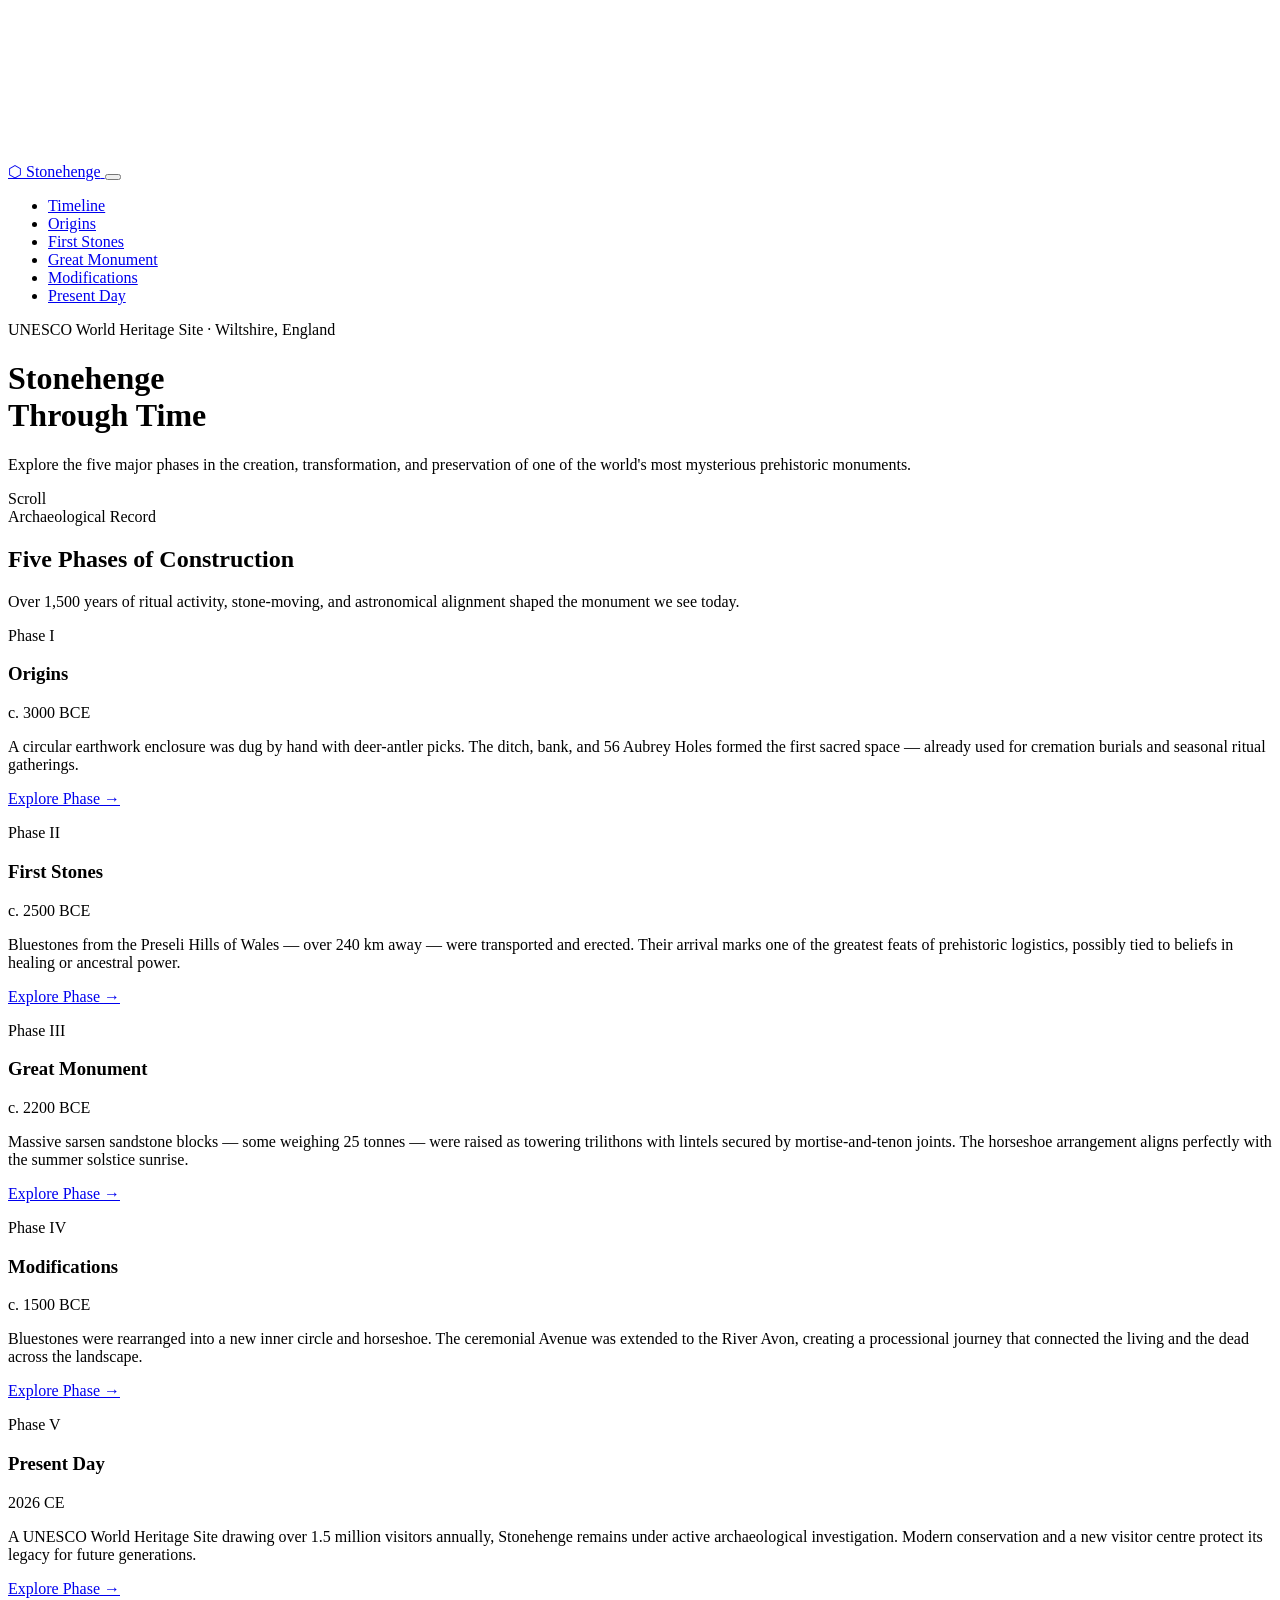
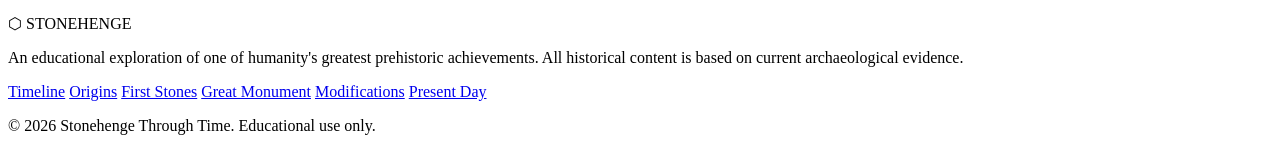
==== index.html @ 52010cc4 "Stonehenge Website" ====
<!DOCTYPE html>
<html lang="en">
<head>
  <meta charset="UTF-8" />
  <meta name="viewport" content="width=device-width, initial-scale=1.0" />
  <meta name="description" content="Explore the five major historical phases of Stonehenge — from its origins in 3000 BCE to its status as a modern UNESCO World Heritage Site." />
  <title>Stonehenge Through Time — Five Historical Phases</title>
  <link rel="stylesheet" href="css/style.css" />
</head>
<body>

  <!-- Page transition overlay -->
  <div class="page-transition"></div>

  <!-- Floating particles canvas -->
  <canvas id="particles-canvas" aria-hidden="true"></canvas>

  <!-- ======================================================
       NAVIGATION
       ====================================================== -->
  <nav class="site-nav" role="navigation" aria-label="Main navigation">
    <a href="index.html" class="nav-logo" aria-label="Stonehenge home">
      ⬡ <span>Stonehenge</span>
    </a>
    <button class="nav-toggle" id="nav-toggle" aria-label="Toggle navigation" aria-expanded="false">
      <span></span><span></span><span></span>
    </button>
    <ul class="nav-links" id="nav-links" role="list">
      <li><a href="index.html" class="active">Timeline</a></li>
      <li><a href="phase1-origins.html">Origins</a></li>
      <li><a href="phase2-first-stones.html">First Stones</a></li>
      <li><a href="phase3-great-monument.html">Great Monument</a></li>
      <li><a href="phase4-modifications.html">Modifications</a></li>
      <li><a href="phase5-present-day.html">Present Day</a></li>
    </ul>
  </nav>

  <!-- ======================================================
       HERO SECTION
       ====================================================== -->
  <header class="hero" role="banner">
    <div class="hero-bg" aria-hidden="true"></div>
    <div class="hero-overlay" aria-hidden="true"></div>
    <div class="hero-content container">
      <p class="hero-eyebrow">UNESCO World Heritage Site · Wiltshire, England</p>
      <h1 class="hero-title">
        Stonehenge<br>
        <span class="accent">Through Time</span>
      </h1>
      <p class="hero-subtitle">
        Explore the five major phases in the creation, transformation, and preservation
        of one of the world's most mysterious prehistoric monuments.
      </p>
      <div class="hero-scroll" aria-label="Scroll down">
        <div class="scroll-line"></div>
        <span>Scroll</span>
      </div>
    </div>
  </header>

  <!-- ======================================================
       TIMELINE SECTION
       ====================================================== -->
  <main id="main-content">
    <section class="timeline-section" aria-label="Five phases of Stonehenge">
      <div class="container">

        <header class="section-header reveal">
          <span class="section-tag">Archaeological Record</span>
          <h2>Five Phases of Construction</h2>
          <p>Over 1,500 years of ritual activity, stone-moving, and astronomical alignment shaped the monument we see today.</p>
          <div class="divider-gold" aria-hidden="true"></div>
        </header>

        <div class="timeline-track" role="list">

          <!-- Phase 1 -->
          <article class="phase-entry" role="listitem" aria-label="Phase 1: Origins">
            <div class="timeline-dot" aria-hidden="true"></div>
            <div class="phase-card" onclick="window.location.href='phase1-origins.html'">
              <p class="phase-number">Phase I</p>
              <h3>Origins</h3>
              <p class="phase-date">c. 3000 BCE</p>
              <p class="phase-desc">
                A circular earthwork enclosure was dug by hand with deer-antler picks. The ditch, bank,
                and 56 Aubrey Holes formed the first sacred space — already used for cremation burials
                and seasonal ritual gatherings.
              </p>
              <a href="phase1-origins.html" class="btn-explore" aria-label="Explore Phase 1: Origins">
                Explore Phase <span class="arrow">→</span>
              </a>
            </div>
          </article>

          <!-- Phase 2 -->
          <article class="phase-entry" role="listitem" aria-label="Phase 2: First Stones">
            <div class="timeline-dot" aria-hidden="true"></div>
            <div class="phase-card" onclick="window.location.href='phase2-first-stones.html'">
              <p class="phase-number">Phase II</p>
              <h3>First Stones</h3>
              <p class="phase-date">c. 2500 BCE</p>
              <p class="phase-desc">
                Bluestones from the Preseli Hills of Wales — over 240 km away — were transported and
                erected. Their arrival marks one of the greatest feats of prehistoric logistics, possibly
                tied to beliefs in healing or ancestral power.
              </p>
              <a href="phase2-first-stones.html" class="btn-explore" aria-label="Explore Phase 2: First Stones">
                Explore Phase <span class="arrow">→</span>
              </a>
            </div>
          </article>

          <!-- Phase 3 -->
          <article class="phase-entry" role="listitem" aria-label="Phase 3: Great Monument">
            <div class="timeline-dot" aria-hidden="true"></div>
            <div class="phase-card" onclick="window.location.href='phase3-great-monument.html'">
              <p class="phase-number">Phase III</p>
              <h3>Great Monument</h3>
              <p class="phase-date">c. 2200 BCE</p>
              <p class="phase-desc">
                Massive sarsen sandstone blocks — some weighing 25 tonnes — were raised as towering
                trilithons with lintels secured by mortise-and-tenon joints. The horseshoe arrangement
                aligns perfectly with the summer solstice sunrise.
              </p>
              <a href="phase3-great-monument.html" class="btn-explore" aria-label="Explore Phase 3: Great Monument">
                Explore Phase <span class="arrow">→</span>
              </a>
            </div>
          </article>

          <!-- Phase 4 -->
          <article class="phase-entry" role="listitem" aria-label="Phase 4: Modifications">
            <div class="timeline-dot" aria-hidden="true"></div>
            <div class="phase-card" onclick="window.location.href='phase4-modifications.html'">
              <p class="phase-number">Phase IV</p>
              <h3>Modifications</h3>
              <p class="phase-date">c. 1500 BCE</p>
              <p class="phase-desc">
                Bluestones were rearranged into a new inner circle and horseshoe. The ceremonial Avenue
                was extended to the River Avon, creating a processional journey that connected the living
                and the dead across the landscape.
              </p>
              <a href="phase4-modifications.html" class="btn-explore" aria-label="Explore Phase 4: Modifications">
                Explore Phase <span class="arrow">→</span>
              </a>
            </div>
          </article>

          <!-- Phase 5 -->
          <article class="phase-entry" role="listitem" aria-label="Phase 5: Present Day">
            <div class="timeline-dot" aria-hidden="true"></div>
            <div class="phase-card" onclick="window.location.href='phase5-present-day.html'">
              <p class="phase-number">Phase V</p>
              <h3>Present Day</h3>
              <p class="phase-date">2026 CE</p>
              <p class="phase-desc">
                A UNESCO World Heritage Site drawing over 1.5 million visitors annually, Stonehenge remains
                under active archaeological investigation. Modern conservation and a new visitor centre
                protect its legacy for future generations.
              </p>
              <a href="phase5-present-day.html" class="btn-explore" aria-label="Explore Phase 5: Present Day">
                Explore Phase <span class="arrow">→</span>
              </a>
            </div>
          </article>

        </div><!-- /.timeline-track -->
      </div><!-- /.container -->
    </section>
  </main>

  <!-- ======================================================
       FOOTER
       ====================================================== -->
  <footer class="site-footer" role="contentinfo">
    <p class="footer-logo">⬡ STONEHENGE</p>
    <p class="footer-text">
      An educational exploration of one of humanity's greatest prehistoric achievements.
      All historical content is based on current archaeological evidence.
    </p>
    <nav class="footer-links" aria-label="Footer navigation">
      <a href="index.html">Timeline</a>
      <a href="phase1-origins.html">Origins</a>
      <a href="phase2-first-stones.html">First Stones</a>
      <a href="phase3-great-monument.html">Great Monument</a>
      <a href="phase4-modifications.html">Modifications</a>
      <a href="phase5-present-day.html">Present Day</a>
    </nav>
    <p class="footer-copy">&copy; 2026 Stonehenge Through Time. Educational use only.</p>
  </footer>

  <script src="js/script.js"></script>
</body>
</html>
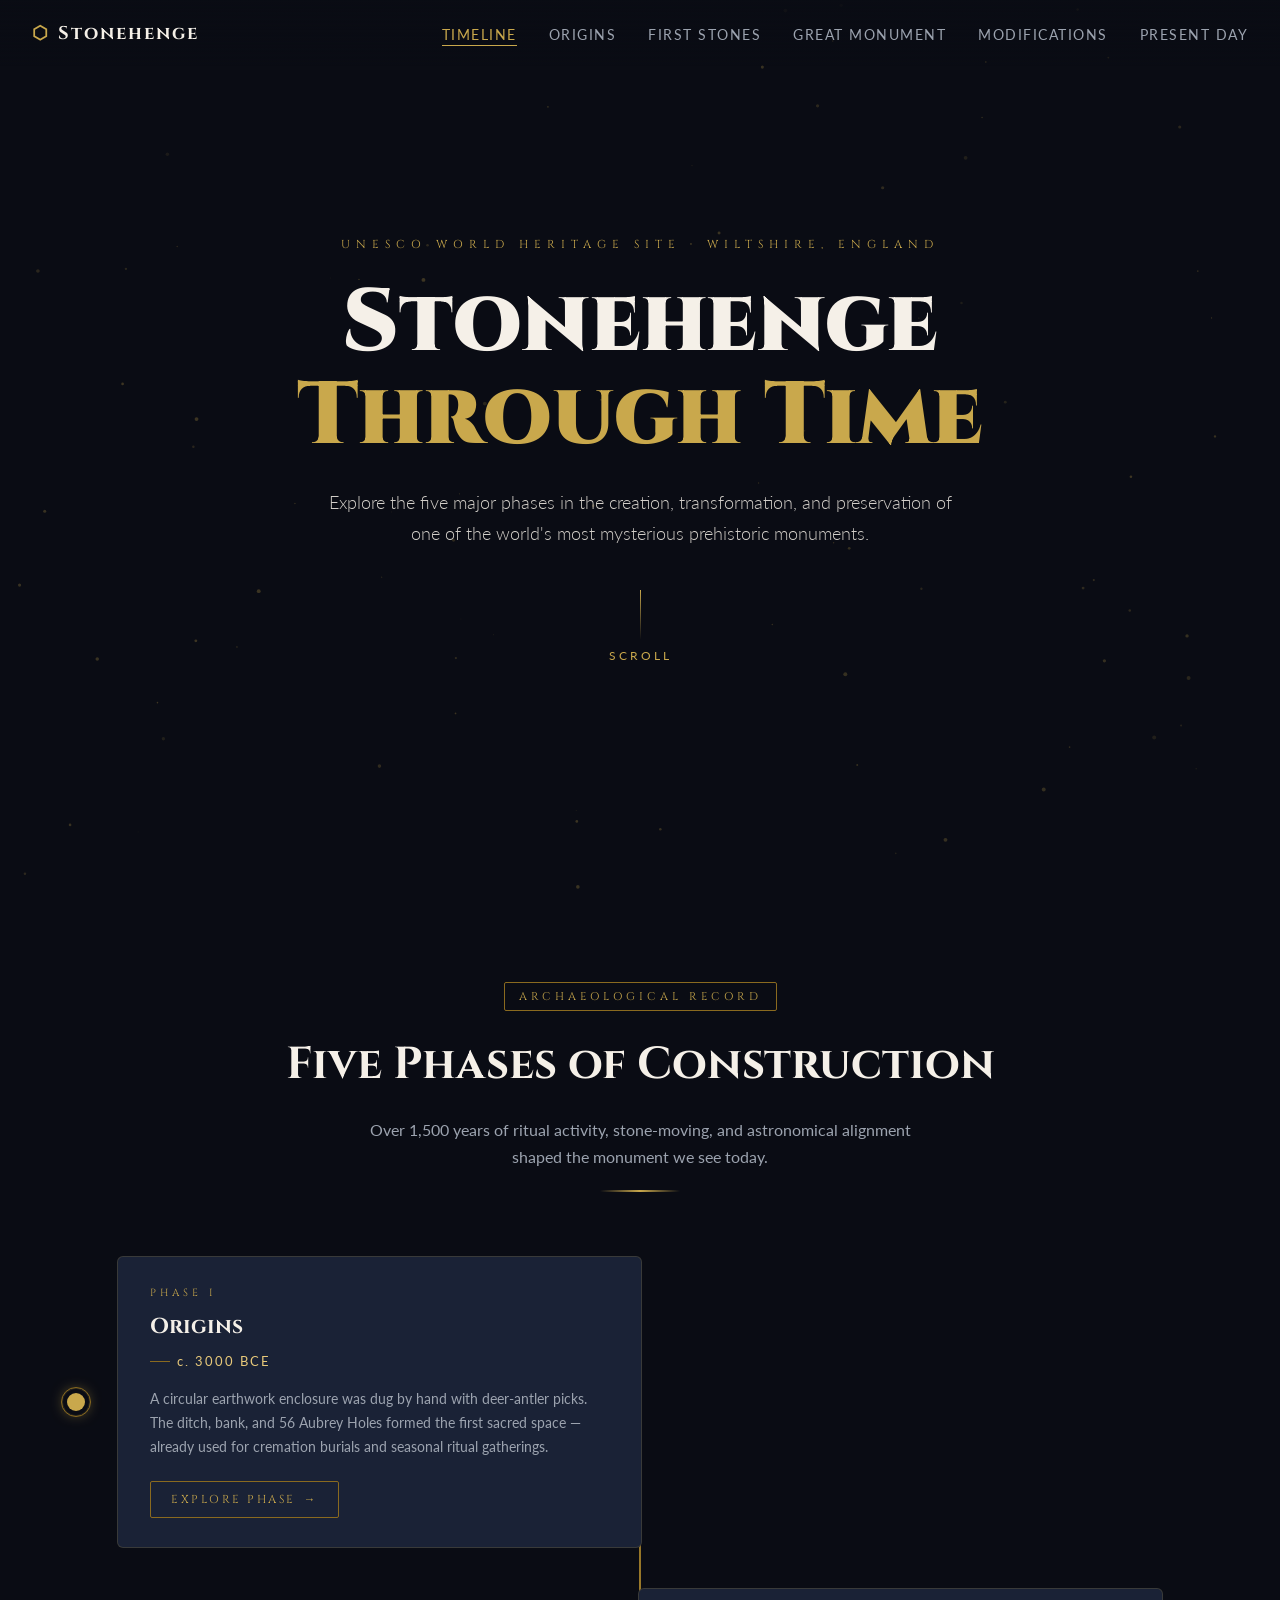
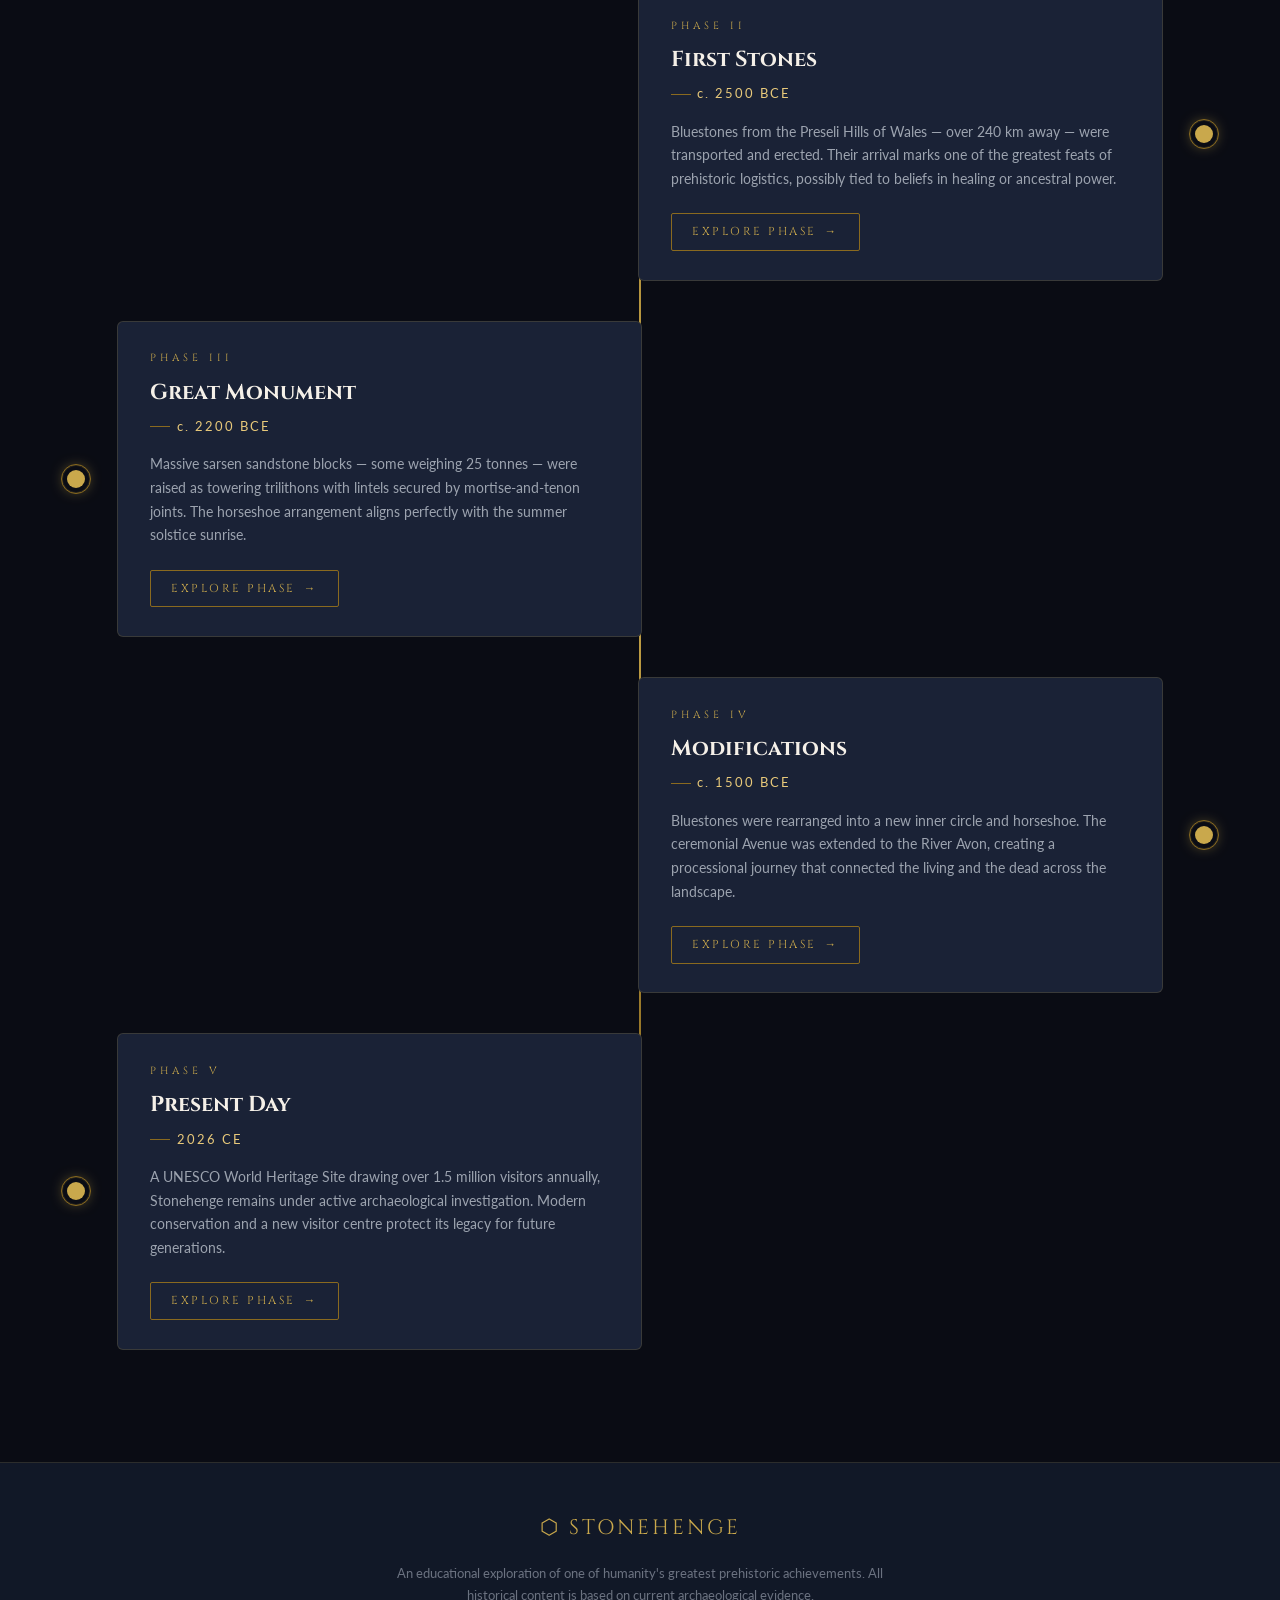
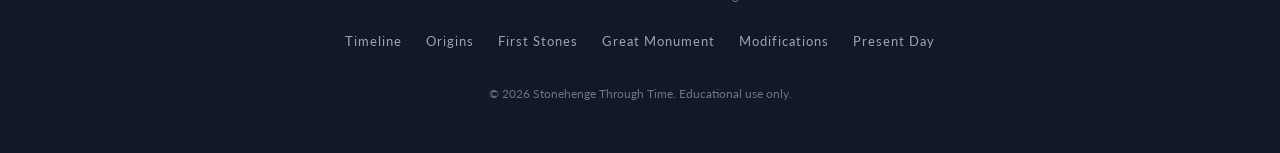
==== commit 16ba1a30: "Updated Files" ====
--- a/index.html
+++ b/index.html
@@ -5,7 +5,7 @@
   <meta name="viewport" content="width=device-width, initial-scale=1.0" />
   <meta name="description" content="Explore the five major historical phases of Stonehenge — from its origins in 3000 BCE to its status as a modern UNESCO World Heritage Site." />
   <title>Stonehenge Through Time — Five Historical Phases</title>
-  <link rel="stylesheet" href="css/style.css" />
+  <link rel="stylesheet" href="style.css" />
 </head>
 <body>
 
@@ -189,6 +189,6 @@
     <p class="footer-copy">&copy; 2026 Stonehenge Through Time. Educational use only.</p>
   </footer>
 
-  <script src="js/script.js"></script>
+  <script src="script.js"></script>
 </body>
 </html>
--- a/style.css
+++ b/style.css
@@ -0,0 +1,814 @@
+/* ============================================================
+   STONEHENGE THROUGH TIME — Main Stylesheet
+   Dark museum theme | Gold accents | Cinematic feel
+   ============================================================ */
+
+/* ---------- Google Fonts ---------- */
+@import url('https://fonts.googleapis.com/css2?family=Cinzel:wght@400;600;700;900&family=Lato:wght@300;400;700&display=swap');
+
+/* ---------- CSS Custom Properties ---------- */
+:root {
+  --gold:        #c9a84c;
+  --gold-light:  #e8c97a;
+  --gold-dark:   #8a6a1f;
+  --navy:        #0a0c14;
+  --navy-mid:    #111827;
+  --navy-light:  #1a2236;
+  --stone:       #6b7280;
+  --stone-light: #9ca3af;
+  --white:       #f5f0e8;
+  --white-dim:   rgba(245,240,232,0.85);
+
+  --font-heading: 'Cinzel', serif;
+  --font-body:    'Lato', sans-serif;
+
+  --transition-fast:   0.25s ease;
+  --transition-mid:    0.45s ease;
+  --transition-slow:   0.8s ease;
+
+  --shadow-gold: 0 0 24px rgba(201,168,76,0.45);
+  --shadow-card: 0 8px 32px rgba(0,0,0,0.55);
+}
+
+/* ---------- Reset & Base ---------- */
+*, *::before, *::after { box-sizing: border-box; margin: 0; padding: 0; }
+
+html { scroll-behavior: smooth; font-size: 16px; }
+
+body {
+  background: var(--navy);
+  color: var(--white);
+  font-family: var(--font-body);
+  line-height: 1.7;
+  overflow-x: hidden;
+}
+
+img { max-width: 100%; display: block; }
+a  { text-decoration: none; color: inherit; }
+ul { list-style: none; }
+
+/* ============================================================
+   SHARED UTILITY CLASSES
+   ============================================================ */
+
+.container {
+  width: min(1200px, 92%);
+  margin-inline: auto;
+}
+
+.section-tag {
+  display: inline-block;
+  font-family: var(--font-heading);
+  font-size: 0.7rem;
+  letter-spacing: 4px;
+  text-transform: uppercase;
+  color: var(--gold);
+  border: 1px solid var(--gold-dark);
+  padding: 4px 14px;
+  border-radius: 2px;
+  margin-bottom: 1rem;
+}
+
+.gold-text { color: var(--gold); }
+
+/* ---------- Scroll Reveal ---------- */
+.reveal {
+  opacity: 0;
+  transform: translateY(40px);
+  transition: opacity 0.8s ease, transform 0.8s ease;
+}
+.reveal.visible {
+  opacity: 1;
+  transform: translateY(0);
+}
+
+/* ============================================================
+   NAVIGATION
+   ============================================================ */
+
+.site-nav {
+  position: fixed;
+  top: 0; left: 0; right: 0;
+  z-index: 900;
+  padding: 1.1rem 2rem;
+  display: flex;
+  align-items: center;
+  justify-content: space-between;
+  background: linear-gradient(to bottom, rgba(10,12,20,0.92), transparent);
+  transition: background var(--transition-mid);
+}
+.site-nav.scrolled {
+  background: rgba(10,12,20,0.96);
+  box-shadow: 0 2px 20px rgba(0,0,0,0.6);
+}
+
+.nav-logo {
+  font-family: var(--font-heading);
+  font-size: 1.15rem;
+  font-weight: 700;
+  color: var(--gold);
+  letter-spacing: 2px;
+  display: flex;
+  align-items: center;
+  gap: 0.5rem;
+}
+.nav-logo span { color: var(--white); }
+
+.nav-links {
+  display: flex;
+  gap: 2rem;
+  align-items: center;
+}
+.nav-links a {
+  font-family: var(--font-body);
+  font-size: 0.85rem;
+  letter-spacing: 1.5px;
+  text-transform: uppercase;
+  color: var(--stone-light);
+  transition: color var(--transition-fast);
+  position: relative;
+}
+.nav-links a::after {
+  content: '';
+  position: absolute;
+  bottom: -3px; left: 0;
+  width: 0; height: 1px;
+  background: var(--gold);
+  transition: width var(--transition-fast);
+}
+.nav-links a:hover,
+.nav-links a.active { color: var(--gold); }
+.nav-links a:hover::after,
+.nav-links a.active::after { width: 100%; }
+
+/* Hamburger */
+.nav-toggle {
+  display: none;
+  flex-direction: column;
+  gap: 5px;
+  cursor: pointer;
+  background: none;
+  border: none;
+  padding: 4px;
+}
+.nav-toggle span {
+  display: block;
+  width: 26px; height: 2px;
+  background: var(--gold);
+  transition: transform var(--transition-fast), opacity var(--transition-fast);
+}
+.nav-toggle.open span:nth-child(1) { transform: translateY(7px) rotate(45deg); }
+.nav-toggle.open span:nth-child(2) { opacity: 0; }
+.nav-toggle.open span:nth-child(3) { transform: translateY(-7px) rotate(-45deg); }
+
+/* ============================================================
+   HERO SECTION (Index)
+   ============================================================ */
+
+.hero {
+  position: relative;
+  height: 100vh;
+  min-height: 600px;
+  display: flex;
+  align-items: center;
+  justify-content: center;
+  text-align: center;
+  overflow: hidden;
+}
+
+.hero-bg {
+  position: absolute;
+  inset: 0;
+  background-image: url('https://images.unsplash.com/photo-1599833975787-5c143f373c30?w=1920&q=80');
+  background-size: cover;
+  background-position: center;
+  background-attachment: fixed;
+  transform: scale(1.05);
+  transition: transform 8s ease;
+  filter: brightness(0.45);
+}
+.hero.loaded .hero-bg { transform: scale(1); }
+
+.hero-overlay {
+  position: absolute;
+  inset: 0;
+  background: linear-gradient(
+    to bottom,
+    rgba(10,12,20,0.3) 0%,
+    rgba(10,12,20,0.15) 40%,
+    rgba(10,12,20,0.8) 80%,
+    var(--navy) 100%
+  );
+}
+
+.hero-content {
+  position: relative;
+  z-index: 2;
+  max-width: 820px;
+  padding: 2rem;
+}
+
+.hero-eyebrow {
+  font-family: var(--font-heading);
+  font-size: 0.72rem;
+  letter-spacing: 6px;
+  text-transform: uppercase;
+  color: var(--gold);
+  margin-bottom: 1.5rem;
+  opacity: 0;
+  animation: fadeDown 1s ease 0.4s forwards;
+}
+
+.hero-title {
+  font-family: var(--font-heading);
+  font-size: clamp(2.8rem, 7vw, 5.5rem);
+  font-weight: 900;
+  line-height: 1.05;
+  color: var(--white);
+  margin-bottom: 1.5rem;
+  opacity: 0;
+  animation: fadeUp 1s ease 0.7s forwards;
+}
+.hero-title .accent { color: var(--gold); display: block; }
+
+.hero-subtitle {
+  font-size: clamp(0.95rem, 2vw, 1.15rem);
+  color: var(--white-dim);
+  max-width: 640px;
+  margin: 0 auto 2.5rem;
+  font-weight: 300;
+  opacity: 0;
+  animation: fadeUp 1s ease 1s forwards;
+}
+
+.hero-scroll {
+  display: flex;
+  flex-direction: column;
+  align-items: center;
+  gap: 6px;
+  color: var(--gold);
+  font-size: 0.72rem;
+  letter-spacing: 3px;
+  text-transform: uppercase;
+  opacity: 0;
+  animation: fadeUp 1s ease 1.4s forwards;
+}
+.scroll-line {
+  width: 1px;
+  height: 50px;
+  background: linear-gradient(to bottom, var(--gold), transparent);
+  animation: scrollPulse 2s ease infinite;
+}
+
+/* ============================================================
+   PARTICLES CANVAS
+   ============================================================ */
+
+#particles-canvas {
+  position: fixed;
+  top: 0; left: 0;
+  width: 100%; height: 100%;
+  pointer-events: none;
+  z-index: 1;
+  opacity: 0.5;
+}
+
+/* ============================================================
+   TIMELINE SECTION
+   ============================================================ */
+
+.timeline-section {
+  position: relative;
+  z-index: 10;
+  padding: 5rem 0 7rem;
+  background: var(--navy);
+}
+
+.section-header {
+  text-align: center;
+  margin-bottom: 4rem;
+}
+.section-header h2 {
+  font-family: var(--font-heading);
+  font-size: clamp(1.8rem, 4vw, 2.8rem);
+  color: var(--white);
+  margin-bottom: 0.8rem;
+}
+.section-header p {
+  color: var(--stone-light);
+  max-width: 560px;
+  margin: 0 auto;
+}
+.divider-gold {
+  width: 80px; height: 2px;
+  background: linear-gradient(to right, transparent, var(--gold), transparent);
+  margin: 1.2rem auto 0;
+}
+
+/* ---------- Timeline Track ---------- */
+.timeline-track {
+  position: relative;
+  display: flex;
+  flex-direction: column;
+  gap: 2.5rem;
+  padding: 0 1rem;
+}
+
+/* Center spine */
+.timeline-track::before {
+  content: '';
+  position: absolute;
+  top: 0; bottom: 0;
+  left: 50%;
+  transform: translateX(-50%);
+  width: 2px;
+  background: linear-gradient(to bottom,
+    transparent,
+    var(--gold-dark) 10%,
+    var(--gold) 50%,
+    var(--gold-dark) 90%,
+    transparent
+  );
+}
+
+/* ---------- Phase Cards ---------- */
+.phase-entry {
+  display: flex;
+  align-items: center;
+  gap: 2rem;
+  position: relative;
+  opacity: 0;
+  transform: translateX(-60px);
+  transition: opacity 0.7s ease, transform 0.7s ease;
+}
+.phase-entry.visible {
+  opacity: 1;
+  transform: translateX(0);
+}
+.phase-entry:nth-child(even) {
+  flex-direction: row-reverse;
+  transform: translateX(60px);
+}
+.phase-entry:nth-child(even).visible {
+  transform: translateX(0);
+}
+
+/* Dot */
+.timeline-dot {
+  flex: 0 0 auto;
+  width: 18px; height: 18px;
+  border-radius: 50%;
+  background: var(--gold);
+  box-shadow: 0 0 0 4px var(--navy), 0 0 16px var(--gold);
+  z-index: 2;
+  animation: dotPulse 3s ease infinite;
+  position: relative;
+}
+.timeline-dot::after {
+  content: '';
+  position: absolute;
+  inset: -6px;
+  border-radius: 50%;
+  border: 1px solid var(--gold-dark);
+  animation: dotRing 3s ease infinite;
+}
+
+/* Card */
+.phase-card {
+  flex: 1;
+  max-width: calc(50% - 3rem);
+  background: var(--navy-light);
+  border: 1px solid rgba(201,168,76,0.18);
+  border-radius: 6px;
+  padding: 1.8rem 2rem;
+  position: relative;
+  overflow: hidden;
+  transition: transform var(--transition-mid), border-color var(--transition-mid), box-shadow var(--transition-mid);
+  cursor: pointer;
+}
+.phase-card::before {
+  content: '';
+  position: absolute;
+  top: 0; left: 0; right: 0;
+  height: 3px;
+  background: linear-gradient(to right, var(--gold-dark), var(--gold));
+  transform: scaleX(0);
+  transform-origin: left;
+  transition: transform var(--transition-mid);
+}
+.phase-card:hover {
+  transform: translateY(-6px);
+  border-color: var(--gold);
+  box-shadow: var(--shadow-gold), var(--shadow-card);
+}
+.phase-card:hover::before { transform: scaleX(1); }
+
+.phase-number {
+  font-family: var(--font-heading);
+  font-size: 0.65rem;
+  letter-spacing: 4px;
+  text-transform: uppercase;
+  color: var(--gold);
+  margin-bottom: 0.4rem;
+}
+.phase-card h3 {
+  font-family: var(--font-heading);
+  font-size: 1.35rem;
+  color: var(--white);
+  margin-bottom: 0.3rem;
+}
+.phase-date {
+  font-size: 0.8rem;
+  color: var(--gold-light);
+  letter-spacing: 2px;
+  margin-bottom: 0.9rem;
+  display: flex;
+  align-items: center;
+  gap: 0.4rem;
+}
+.phase-date::before {
+  content: '';
+  display: inline-block;
+  width: 20px; height: 1px;
+  background: var(--gold-dark);
+}
+.phase-desc {
+  font-size: 0.9rem;
+  color: var(--stone-light);
+  margin-bottom: 1.4rem;
+  line-height: 1.65;
+}
+
+/* Explore Button */
+.btn-explore {
+  display: inline-flex;
+  align-items: center;
+  gap: 0.5rem;
+  font-family: var(--font-heading);
+  font-size: 0.72rem;
+  letter-spacing: 2.5px;
+  text-transform: uppercase;
+  color: var(--gold);
+  border: 1px solid var(--gold-dark);
+  padding: 8px 20px;
+  border-radius: 2px;
+  transition: background var(--transition-fast), color var(--transition-fast), box-shadow var(--transition-fast);
+}
+.btn-explore:hover {
+  background: var(--gold);
+  color: var(--navy);
+  box-shadow: var(--shadow-gold);
+}
+.btn-explore .arrow {
+  transition: transform var(--transition-fast);
+}
+.btn-explore:hover .arrow { transform: translateX(4px); }
+
+/* ============================================================
+   FOOTER
+   ============================================================ */
+
+.site-footer {
+  background: var(--navy-mid);
+  border-top: 1px solid rgba(201,168,76,0.15);
+  padding: 3rem 2rem;
+  text-align: center;
+}
+.footer-logo {
+  font-family: var(--font-heading);
+  font-size: 1.3rem;
+  color: var(--gold);
+  letter-spacing: 3px;
+  margin-bottom: 1rem;
+}
+.footer-text {
+  font-size: 0.82rem;
+  color: var(--stone);
+  max-width: 500px;
+  margin: 0 auto 1.5rem;
+}
+.footer-links {
+  display: flex;
+  justify-content: center;
+  flex-wrap: wrap;
+  gap: 1.5rem;
+  margin-bottom: 2rem;
+}
+.footer-links a {
+  font-size: 0.8rem;
+  color: var(--stone-light);
+  letter-spacing: 1px;
+  transition: color var(--transition-fast);
+}
+.footer-links a:hover { color: var(--gold); }
+.footer-copy {
+  font-size: 0.75rem;
+  color: var(--stone);
+}
+
+/* ============================================================
+   PHASE DETAIL PAGES
+   ============================================================ */
+
+/* Full-screen hero for detail pages */
+.phase-hero {
+  position: relative;
+  height: 100vh;
+  min-height: 560px;
+  display: flex;
+  align-items: flex-end;
+  justify-content: center;
+  padding-bottom: 5rem;
+  overflow: hidden;
+}
+.phase-hero-bg {
+  position: absolute;
+  inset: 0;
+  background-size: cover;
+  background-position: center;
+  background-attachment: fixed;
+  filter: brightness(0.35);
+  transform: scale(1.06);
+  transition: transform 8s ease;
+}
+.phase-hero.loaded .phase-hero-bg { transform: scale(1); }
+.phase-hero-overlay {
+  position: absolute;
+  inset: 0;
+  background: linear-gradient(
+    to bottom,
+    rgba(10,12,20,0.25) 0%,
+    rgba(10,12,20,0.5) 50%,
+    var(--navy) 100%
+  );
+}
+.phase-hero-content {
+  position: relative;
+  z-index: 2;
+  text-align: center;
+  padding: 0 2rem;
+  max-width: 860px;
+}
+.phase-hero-num {
+  font-family: var(--font-heading);
+  font-size: 0.7rem;
+  letter-spacing: 5px;
+  color: var(--gold);
+  text-transform: uppercase;
+  margin-bottom: 1rem;
+  opacity: 0;
+  animation: fadeDown 0.9s ease 0.3s forwards;
+}
+.phase-hero-title {
+  font-family: var(--font-heading);
+  font-size: clamp(2.4rem, 6vw, 4.5rem);
+  font-weight: 900;
+  color: var(--white);
+  line-height: 1.08;
+  margin-bottom: 1rem;
+  opacity: 0;
+  animation: fadeUp 0.9s ease 0.6s forwards;
+}
+.phase-hero-date {
+  font-size: 1rem;
+  color: var(--gold-light);
+  letter-spacing: 3px;
+  opacity: 0;
+  animation: fadeUp 0.9s ease 0.9s forwards;
+}
+
+/* ---------- Phase Content Area ---------- */
+.phase-content {
+  background: var(--navy);
+  position: relative;
+  z-index: 10;
+  padding: 5rem 0 4rem;
+}
+.phase-intro {
+  max-width: 820px;
+  margin: 0 auto 4rem;
+  text-align: center;
+  padding: 0 2rem;
+}
+.phase-intro h2 {
+  font-family: var(--font-heading);
+  font-size: clamp(1.5rem, 3.5vw, 2.2rem);
+  color: var(--white);
+  margin-bottom: 1.2rem;
+}
+.phase-intro p {
+  color: var(--stone-light);
+  font-size: 1rem;
+  line-height: 1.85;
+  margin-bottom: 1.2rem;
+}
+.phase-intro p:last-child { margin-bottom: 0; }
+
+/* ---------- Image Cards Grid ---------- */
+.image-grid {
+  display: grid;
+  grid-template-columns: repeat(3, 1fr);
+  gap: 1.5rem;
+  margin-bottom: 4rem;
+  padding: 0 2rem;
+}
+.img-card {
+  border-radius: 6px;
+  overflow: hidden;
+  background: var(--navy-light);
+  border: 1px solid rgba(201,168,76,0.12);
+  transition: transform var(--transition-mid), box-shadow var(--transition-mid);
+}
+.img-card:hover {
+  transform: translateY(-8px);
+  box-shadow: var(--shadow-gold), var(--shadow-card);
+}
+.img-card-img {
+  width: 100%;
+  height: 220px;
+  object-fit: cover;
+  transition: transform var(--transition-slow);
+}
+.img-card:hover .img-card-img { transform: scale(1.07); }
+.img-caption {
+  padding: 1rem 1.2rem;
+  font-size: 0.82rem;
+  color: var(--stone-light);
+  font-style: italic;
+  border-top: 1px solid rgba(201,168,76,0.1);
+}
+.img-caption strong {
+  display: block;
+  font-style: normal;
+  color: var(--gold-light);
+  font-size: 0.88rem;
+  margin-bottom: 0.2rem;
+}
+
+/* ---------- Phase Navigation ---------- */
+.phase-nav {
+  display: flex;
+  justify-content: space-between;
+  align-items: center;
+  gap: 1rem;
+  flex-wrap: wrap;
+  padding: 2rem 0 0;
+  border-top: 1px solid rgba(201,168,76,0.12);
+}
+
+.btn-phase-nav {
+  display: inline-flex;
+  align-items: center;
+  gap: 0.6rem;
+  font-family: var(--font-heading);
+  font-size: 0.75rem;
+  letter-spacing: 2px;
+  text-transform: uppercase;
+  color: var(--stone-light);
+  border: 1px solid rgba(201,168,76,0.25);
+  padding: 10px 22px;
+  border-radius: 2px;
+  transition: all var(--transition-fast);
+}
+.btn-phase-nav:hover {
+  background: var(--navy-light);
+  color: var(--gold);
+  border-color: var(--gold);
+  box-shadow: var(--shadow-gold);
+}
+.btn-phase-nav.center {
+  color: var(--gold);
+  border-color: var(--gold-dark);
+}
+.btn-phase-nav.center:hover {
+  background: var(--gold);
+  color: var(--navy);
+}
+.btn-phase-nav.disabled {
+  opacity: 0.3;
+  pointer-events: none;
+}
+
+/* ============================================================
+   HIGHLIGHT FACTS STRIP
+   ============================================================ */
+
+.facts-strip {
+  display: grid;
+  grid-template-columns: repeat(3, 1fr);
+  gap: 1px;
+  background: rgba(201,168,76,0.1);
+  margin: 3rem 0;
+  border: 1px solid rgba(201,168,76,0.1);
+  border-radius: 4px;
+  overflow: hidden;
+}
+.fact-item {
+  background: var(--navy-light);
+  padding: 1.8rem 1.5rem;
+  text-align: center;
+}
+.fact-value {
+  font-family: var(--font-heading);
+  font-size: 1.6rem;
+  color: var(--gold);
+  margin-bottom: 0.3rem;
+}
+.fact-label {
+  font-size: 0.78rem;
+  color: var(--stone-light);
+  letter-spacing: 1.5px;
+  text-transform: uppercase;
+}
+
+/* ============================================================
+   PAGE TRANSITION OVERLAY
+   ============================================================ */
+
+.page-transition {
+  position: fixed;
+  inset: 0;
+  background: var(--navy);
+  z-index: 9999;
+  pointer-events: none;
+  opacity: 1;
+  transition: opacity 0.6s ease;
+}
+.page-transition.fade-out { opacity: 0; }
+
+/* ============================================================
+   KEYFRAME ANIMATIONS
+   ============================================================ */
+
+@keyframes fadeUp {
+  from { opacity: 0; transform: translateY(24px); }
+  to   { opacity: 1; transform: translateY(0);    }
+}
+@keyframes fadeDown {
+  from { opacity: 0; transform: translateY(-20px); }
+  to   { opacity: 1; transform: translateY(0);     }
+}
+@keyframes dotPulse {
+  0%,100% { box-shadow: 0 0 0 4px var(--navy), 0 0 10px var(--gold); }
+  50%     { box-shadow: 0 0 0 4px var(--navy), 0 0 24px var(--gold), 0 0 40px rgba(201,168,76,0.3); }
+}
+@keyframes dotRing {
+  0%,100% { transform: scale(1); opacity: 0.6; }
+  50%     { transform: scale(1.6); opacity: 0; }
+}
+@keyframes scrollPulse {
+  0%,100% { opacity: 1; }
+  50%     { opacity: 0.3; }
+}
+
+/* ============================================================
+   RESPONSIVE
+   ============================================================ */
+
+@media (max-width: 900px) {
+  /* Vertical timeline */
+  .timeline-track::before { left: 1.5rem; transform: none; }
+  .phase-entry,
+  .phase-entry:nth-child(even) {
+    flex-direction: row;
+    transform: translateX(-40px);
+    align-items: flex-start;
+  }
+  .phase-entry.visible,
+  .phase-entry:nth-child(even).visible { transform: translateX(0); }
+  .timeline-dot { margin-top: 0.5rem; }
+  .phase-card { max-width: 100%; }
+
+  .image-grid { grid-template-columns: 1fr 1fr; }
+  .facts-strip { grid-template-columns: 1fr; }
+}
+
+@media (max-width: 600px) {
+  .site-nav { padding: 1rem 1.2rem; }
+  .nav-links {
+    position: fixed;
+    top: 0; right: 0;
+    width: min(300px, 85vw);
+    height: 100vh;
+    background: var(--navy-mid);
+    border-left: 1px solid rgba(201,168,76,0.15);
+    flex-direction: column;
+    justify-content: center;
+    gap: 2.5rem;
+    padding: 2rem;
+    transform: translateX(105%);
+    transition: transform var(--transition-mid);
+    z-index: 800;
+  }
+  .nav-links.open { transform: translateX(0); }
+  .nav-links a { font-size: 1rem; }
+  .nav-toggle { display: flex; z-index: 801; }
+
+  .image-grid { grid-template-columns: 1fr; padding: 0 1rem; }
+  .phase-nav { justify-content: center; }
+  .btn-phase-nav { font-size: 0.68rem; padding: 8px 14px; }
+  .phase-intro { padding: 0 1.2rem; }
+
+  .timeline-track { padding: 0 0.5rem; }
+  .timeline-track::before { left: 1rem; }
+}
